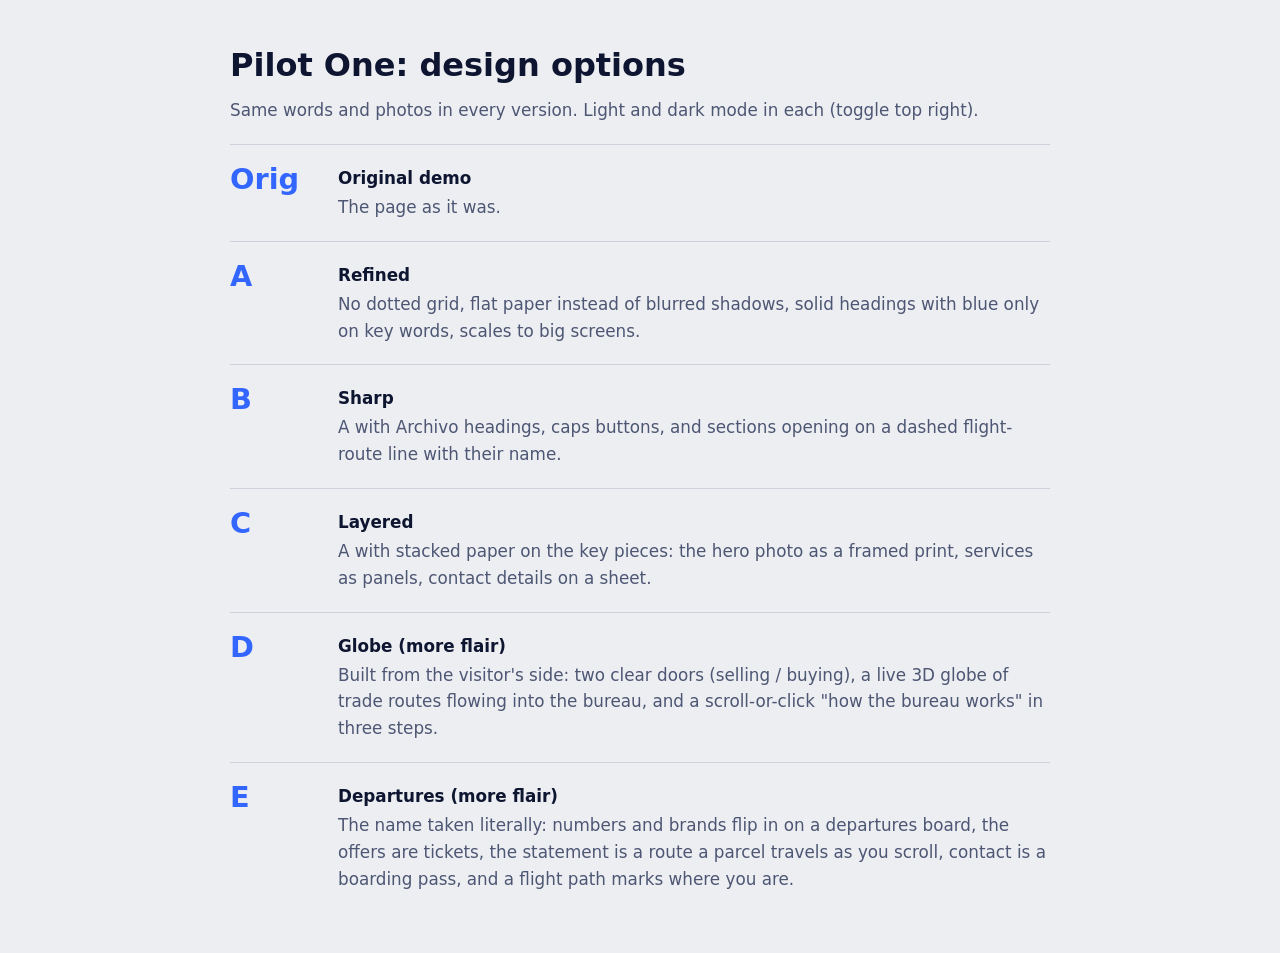
==== options/index.html @ 32db1d8c "Pilot One design concepts (not the official site)" ====
<!doctype html><html lang="en"><head><meta charset="utf-8"><meta name="viewport" content="width=device-width, initial-scale=1"><title>Pilot One design options</title><meta name="robots" content="noindex">
<style>body{margin:0;font:400 1.05rem/1.6 Inter,system-ui,sans-serif;background:#ECEEF2;color:#0E1530;display:grid;place-items:center;min-height:100vh}main{max-width:820px;padding:40px 24px}h1{font-size:2rem;margin:0 0 6px}p{color:#4D5673;margin:0 0 20px}a.v{display:grid;grid-template-columns:90px 1fr;gap:2px 18px;padding:20px 0;border-top:1px solid #CDD2DD;color:inherit;text-decoration:none}a.v:hover b{color:#1C3FCC}a.v span{grid-row:span 2;font:800 1.8rem/1 system-ui;color:#3366FF}a.v i{font-style:normal;color:#4D5673}</style></head>
<body><main><h1>Pilot One: design options</h1><p>Same words and photos in every version. Light and dark mode in each (toggle top right).</p>
<a class="v" href="../"><span>Orig</span><b>Original demo</b><i>The page as it was.</i></a>
<a class="v" href="../a/"><span>A</span><b>Refined</b><i>No dotted grid, flat paper instead of blurred shadows, solid headings with blue only on key words, scales to big screens.</i></a>
<a class="v" href="../b/"><span>B</span><b>Sharp</b><i>A with Archivo headings, caps buttons, and sections opening on a dashed flight-route line with their name.</i></a>
<a class="v" href="../c/"><span>C</span><b>Layered</b><i>A with stacked paper on the key pieces: the hero photo as a framed print, services as panels, contact details on a sheet.</i></a>
<a class="v" href="../d/"><span>D</span><b>Globe (more flair)</b><i>Built from the visitor's side: two clear doors (selling / buying), a live 3D globe of trade routes flowing into the bureau, and a scroll-or-click "how the bureau works" in three steps.</i></a>
<a class="v" href="../e/"><span>E</span><b>Departures (more flair)</b><i>The name taken literally: numbers and brands flip in on a departures board, the offers are tickets, the statement is a route a parcel travels as you scroll, contact is a boarding pass, and a flight path marks where you are.</i></a>
</main></body></html>
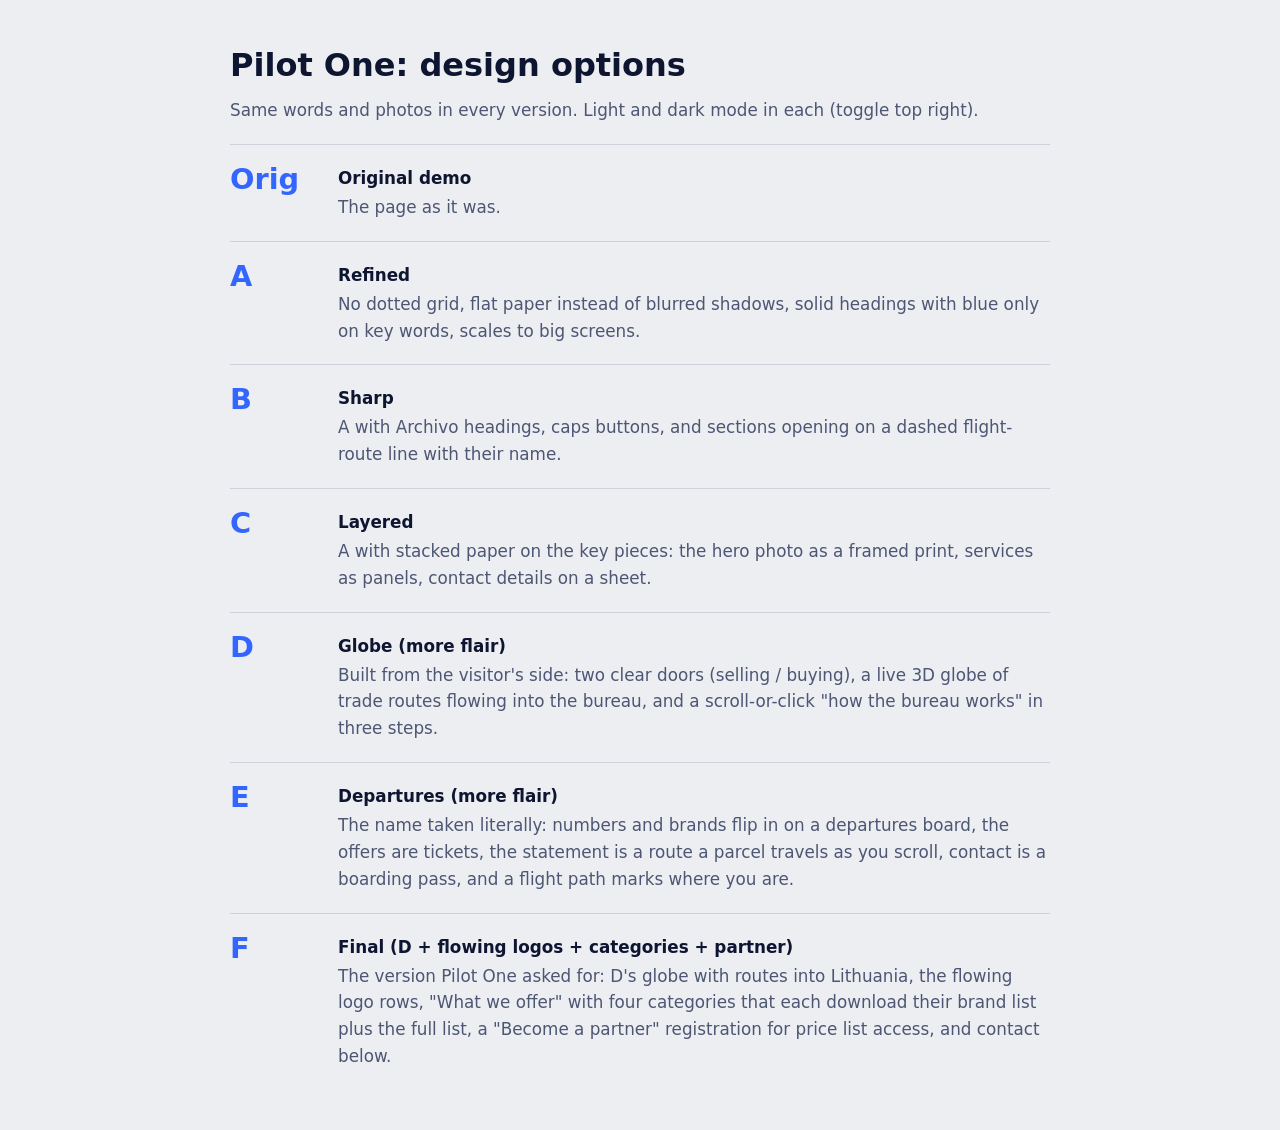
==== commit d30d36ab: "Final: D + flowing logos + categories with brand lists + partner registration" ====
--- a/options/index.html
+++ b/options/index.html
@@ -7,4 +7,5 @@
 <a class="v" href="../c/"><span>C</span><b>Layered</b><i>A with stacked paper on the key pieces: the hero photo as a framed print, services as panels, contact details on a sheet.</i></a>
 <a class="v" href="../d/"><span>D</span><b>Globe (more flair)</b><i>Built from the visitor's side: two clear doors (selling / buying), a live 3D globe of trade routes flowing into the bureau, and a scroll-or-click "how the bureau works" in three steps.</i></a>
 <a class="v" href="../e/"><span>E</span><b>Departures (more flair)</b><i>The name taken literally: numbers and brands flip in on a departures board, the offers are tickets, the statement is a route a parcel travels as you scroll, contact is a boarding pass, and a flight path marks where you are.</i></a>
+<a class="v" href="../final/"><span>F</span><b>Final (D + flowing logos + categories + partner)</b><i>The version Pilot One asked for: D's globe with routes into Lithuania, the flowing logo rows, "What we offer" with four categories that each download their brand list plus the full list, a "Become a partner" registration for price list access, and contact below.</i></a>
 </main></body></html>
